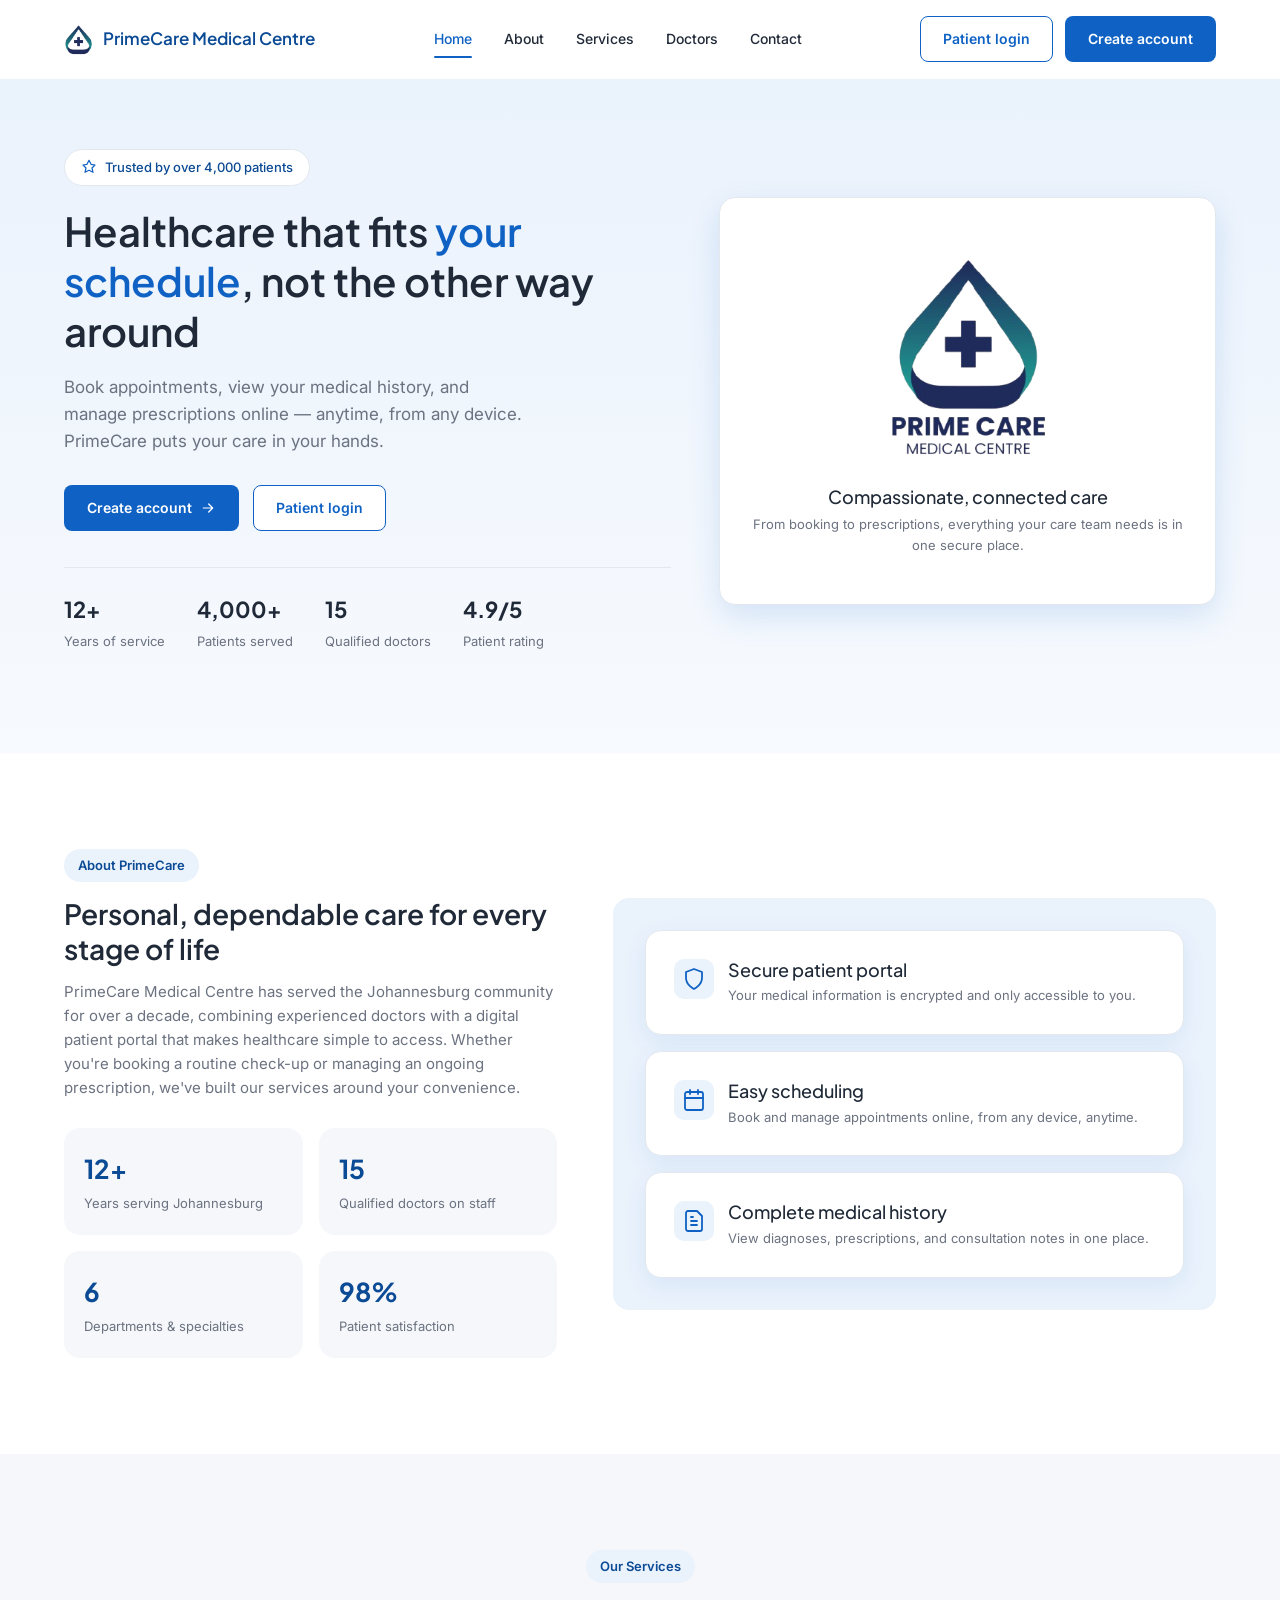
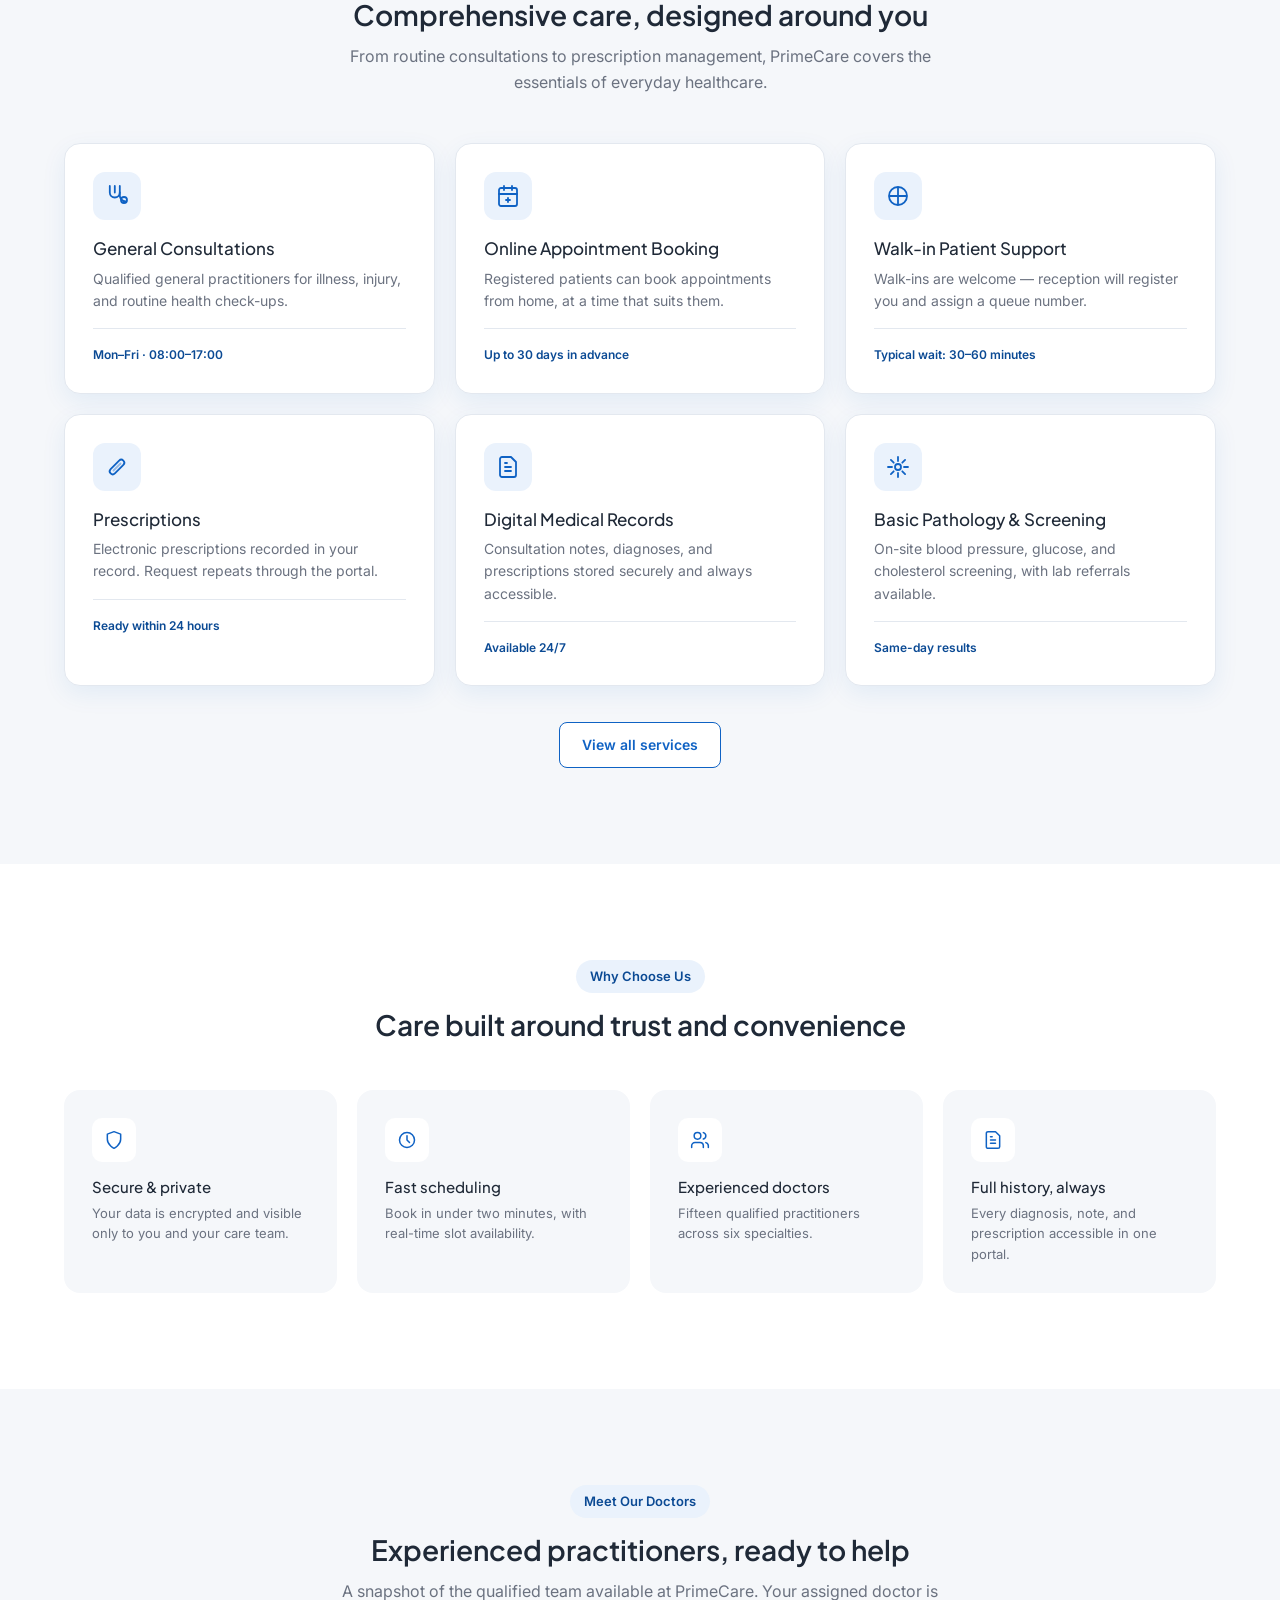
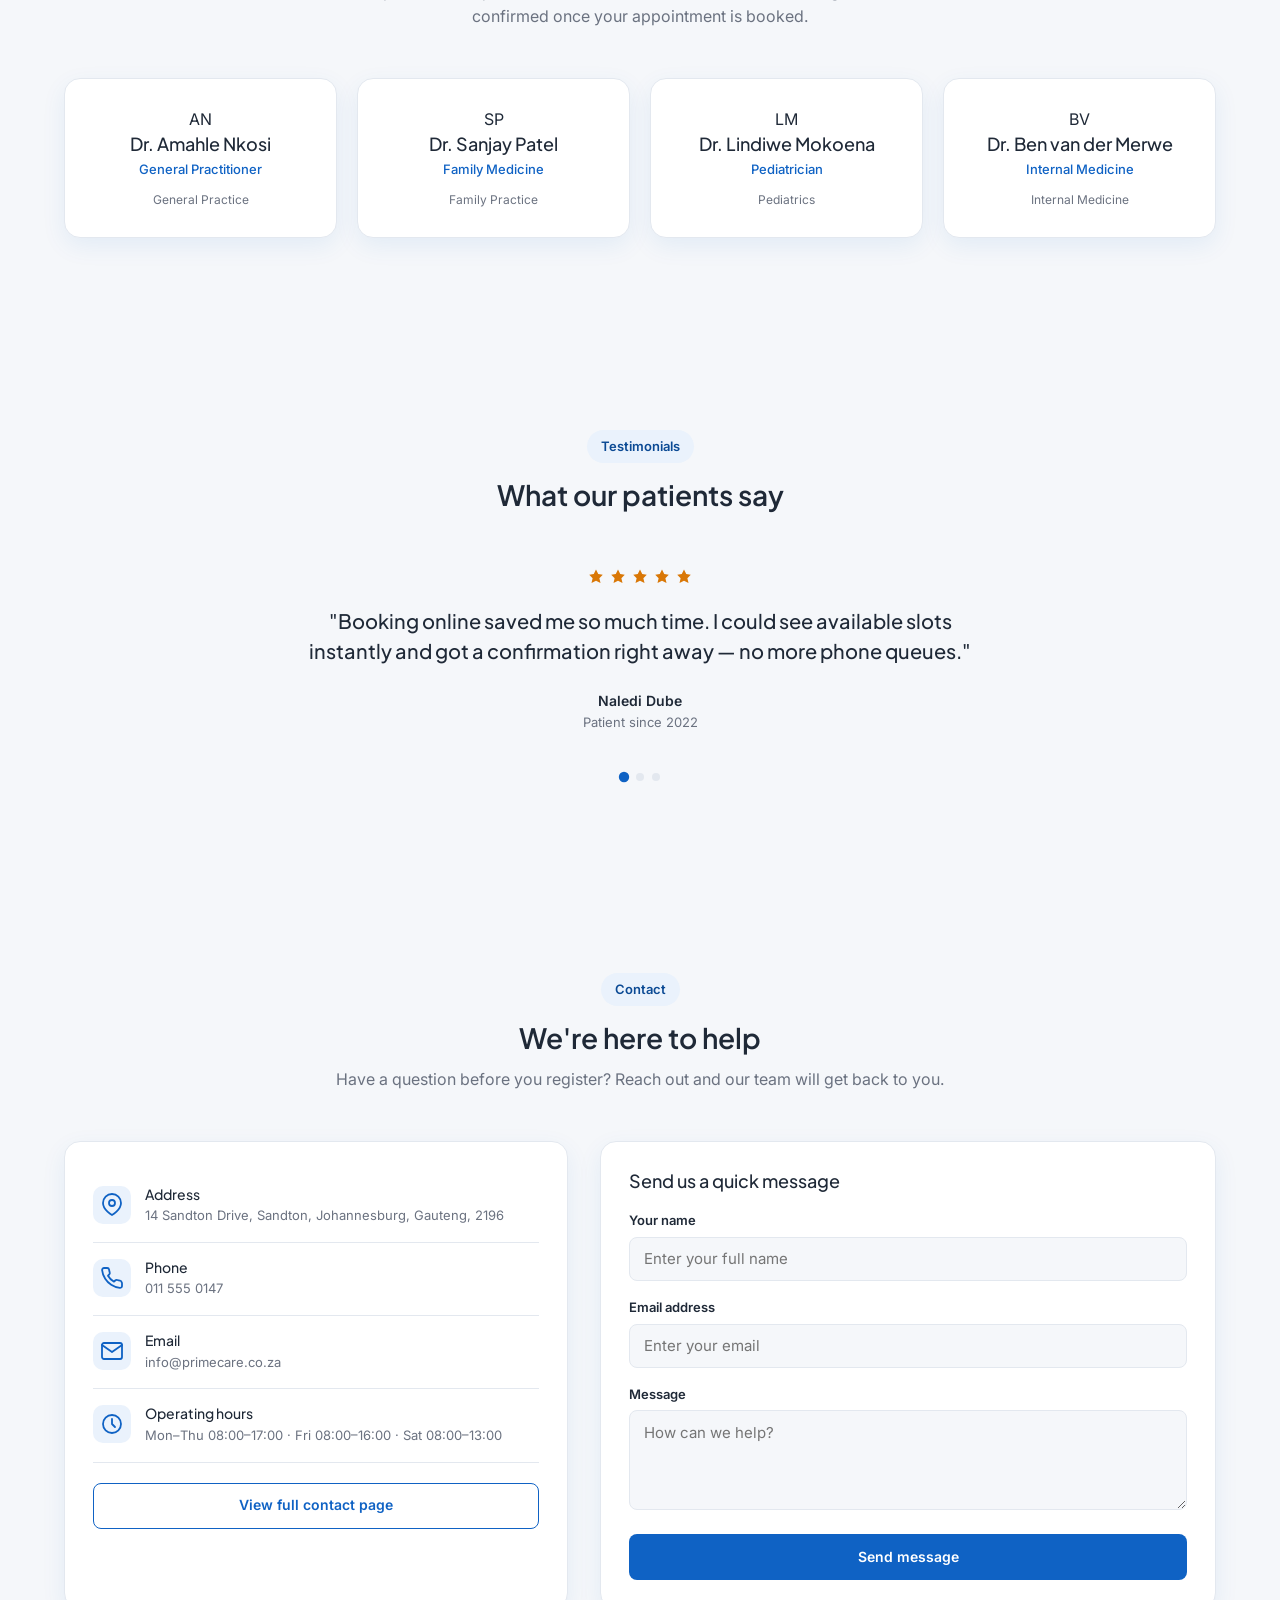
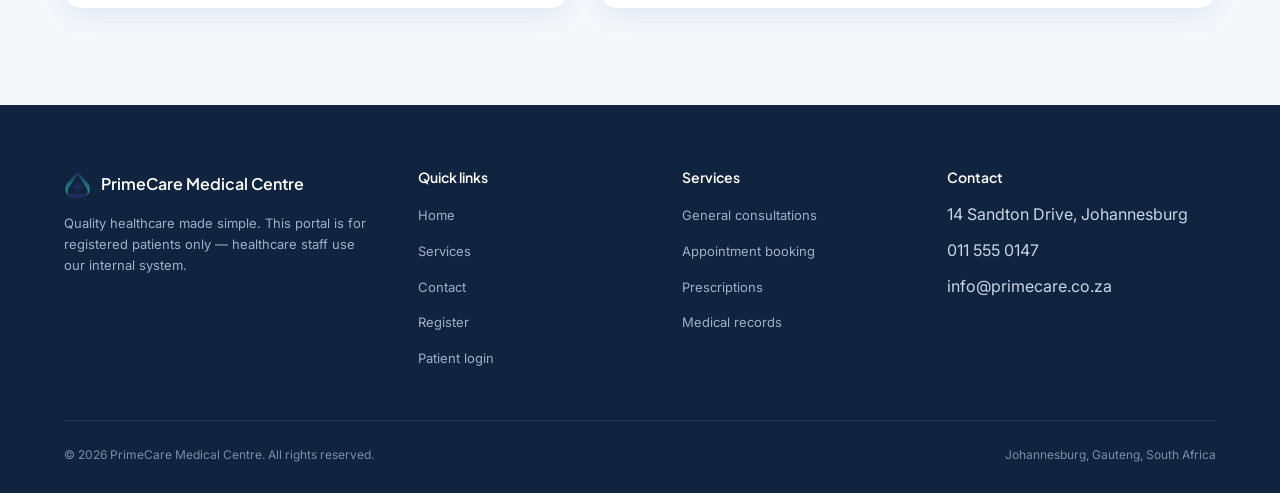
==== index.html @ 2b39d5c5 "Initial commit" ====
<!DOCTYPE html>
<html lang="en">
<head>
<meta charset="UTF-8">
<meta name="viewport" content="width=device-width, initial-scale=1.0">
<title>PrimeCare Medical Centre | Quality Healthcare, Simplified</title>
<meta name="description" content="Book appointments, view medical records, and manage prescriptions online with PrimeCare Medical Centre.">
<link rel="icon" type="image/png" href="assets/images/favicon.png">
<link rel="stylesheet" href="assets/css/style.css">
</head>
<body>

<!-- ============ HEADER ============ -->
<header class="site-header" id="siteHeader">
    <div class="header-inner">
        <a href="index.html" class="logo">
            <img src="assets/images/logo-icon.png" alt="PrimeCare Medical Centre" class="logo-icon-img">
            PrimeCare Medical Centre
        </a>

        <nav class="main-nav" id="mainNav">
            <a href="index.html#hero" class="active">Home</a>
            <a href="index.html#about">About</a>
            <a href="index.html#services">Services</a>
            <a href="index.html#doctors">Doctors</a>
            <a href="index.html#contact">Contact</a>
        </nav>

        <div class="nav-actions">
            <a href="login.html" class="btn btn-secondary">Patient login</a>
            <a href="register.html" class="btn btn-primary">Create account</a>
            <button class="nav-toggle" id="navToggle" aria-label="Toggle menu" aria-expanded="false">
                <svg class="icon" viewBox="0 0 24 24"><path d="M3 6h18M3 12h18M3 18h18"/></svg>
            </button>
        </div>
    </div>
</header>

<!-- ============ HERO ============ -->
<section class="hero" id="hero" style="padding-top:70px;">
    <div class="container">
        <div class="hero-inner">
            <div class="reveal visible">
                <div class="hero-badge">
                    <svg class="icon" viewBox="0 0 24 24"><path d="M12 2l3 6 6 1-4.5 4.5L18 20l-6-3-6 3 1.5-6.5L3 9l6-1z"/></svg>
                    Trusted by over 4,000 patients
                </div>
                <h1>Healthcare that fits <span>your schedule</span>, not the other way around</h1>
                <p class="hero-lead">Book appointments, view your medical history, and manage prescriptions online — anytime, from any device. PrimeCare puts your care in your hands.</p>
                <div class="hero-actions">
                    <a href="register.html" class="btn btn-primary">
                        Create account
                        <svg class="icon" style="width:16px;height:16px;" viewBox="0 0 24 24"><path d="M5 12h14M13 6l6 6-6 6"/></svg>
                    </a>
                    <a href="login.html" class="btn btn-secondary">Patient login</a>
                </div>
                <div class="hero-stats">
                    <div><strong>12+</strong><span>Years of service</span></div>
                    <div><strong>4,000+</strong><span>Patients served</span></div>
                    <div><strong>15</strong><span>Qualified doctors</span></div>
                    <div><strong>4.9/5</strong><span>Patient rating</span></div>
                </div>
            </div>

            <div class="reveal visible">
                <div class="hero-visual" style="text-align:center; padding:48px 24px;">
                    <img src="assets/images/logo-full.png" alt="PrimeCare Medical Centre" style="width:170px; height:auto; margin:0 auto 20px; display:block;">
                    <h3 style="margin-bottom:6px;">Compassionate, connected care</h3>
                    <p style="font-size:13px;">From booking to prescriptions, everything your care team needs is in one secure place.</p>
                </div>
            </div>
        </div>
    </div>
</section>

<!-- ============ ABOUT ============ -->
<section id="about">
    <div class="container">
        <div class="about-inner">
            <div class="reveal">
                <div class="section-tag">About PrimeCare</div>
                <h2>Personal, dependable care for every stage of life</h2>
                <p style="margin-top:14px;">PrimeCare Medical Centre has served the Johannesburg community for over a decade, combining experienced doctors with a digital patient portal that makes healthcare simple to access. Whether you're booking a routine check-up or managing an ongoing prescription, we've built our services around your convenience.</p>

                <div class="about-stats">
                    <div class="stat"><strong>12+</strong><span>Years serving Johannesburg</span></div>
                    <div class="stat"><strong>15</strong><span>Qualified doctors on staff</span></div>
                    <div class="stat"><strong>6</strong><span>Departments &amp; specialties</span></div>
                    <div class="stat"><strong>98%</strong><span>Patient satisfaction</span></div>
                </div>
            </div>

            <div class="reveal">
                <div class="about-visual">
                    <div class="card about-feature">
                        <div class="icon-box">
                            <svg class="icon" viewBox="0 0 24 24"><path d="M12 22s8-4 8-11V5l-8-3-8 3v6c0 7 8 11 8 11z"/></svg>
                        </div>
                        <div>
                            <h3>Secure patient portal</h3>
                            <p>Your medical information is encrypted and only accessible to you.</p>
                        </div>
                    </div>
                    <div class="card about-feature">
                        <div class="icon-box">
                            <svg class="icon" viewBox="0 0 24 24"><rect x="3" y="4" width="18" height="18" rx="2"/><path d="M3 10h18M8 2v4M16 2v4"/></svg>
                        </div>
                        <div>
                            <h3>Easy scheduling</h3>
                            <p>Book and manage appointments online, from any device, anytime.</p>
                        </div>
                    </div>
                    <div class="card about-feature">
                        <div class="icon-box">
                            <svg class="icon" viewBox="0 0 24 24"><path d="M9 12h6M9 16h6M9 8h2"/><path d="M6 2h9l5 5v13a2 2 0 0 1-2 2H6a2 2 0 0 1-2-2V4a2 2 0 0 1 2-2z"/></svg>
                        </div>
                        <div>
                            <h3>Complete medical history</h3>
                            <p>View diagnoses, prescriptions, and consultation notes in one place.</p>
                        </div>
                    </div>
                </div>
            </div>
        </div>
    </div>
</section>

<!-- ============ SERVICES ============ -->
<section id="services" style="background:var(--grey-bg);">
    <div class="container">
        <div class="section-head center">
            <div class="section-tag">Our Services</div>
            <h2>Comprehensive care, designed around you</h2>
            <p>From routine consultations to prescription management, PrimeCare covers the essentials of everyday healthcare.</p>
        </div>

        <div class="services-grid">
            <div class="card service-card reveal">
                <div class="icon-box">
                    <svg class="icon" viewBox="0 0 24 24"><path d="M4.8 2v6.5a5 5 0 0 0 10 0V2M9.8 2v6.5M14.8 2v6.5"/><circle cx="19" cy="16" r="3"/><path d="M14.8 8.5v3a6 6 0 0 0 6 6"/></svg>
                </div>
                <h3>General Consultations</h3>
                <p>Qualified general practitioners for illness, injury, and routine health check-ups.</p>
                <div class="service-meta">Mon–Fri · 08:00–17:00</div>
            </div>

            <div class="card service-card reveal">
                <div class="icon-box">
                    <svg class="icon" viewBox="0 0 24 24"><rect x="3" y="4" width="18" height="18" rx="2"/><path d="M3 10h18M8 2v4M16 2v4M12 14v4M10 16h4"/></svg>
                </div>
                <h3>Online Appointment Booking</h3>
                <p>Registered patients can book appointments from home, at a time that suits them.</p>
                <div class="service-meta">Up to 30 days in advance</div>
            </div>

            <div class="card service-card reveal">
                <div class="icon-box">
                    <svg class="icon" viewBox="0 0 24 24"><path d="M4 12h16M12 4v16"/><circle cx="12" cy="12" r="9"/></svg>
                </div>
                <h3>Walk-in Patient Support</h3>
                <p>Walk-ins are welcome — reception will register you and assign a queue number.</p>
                <div class="service-meta">Typical wait: 30–60 minutes</div>
            </div>

            <div class="card service-card reveal">
                <div class="icon-box">
                    <svg class="icon" viewBox="0 0 24 24"><rect x="3" y="9" width="18" height="6" rx="3" transform="rotate(-45 12 12)"/><path d="M8.5 15.5l7-7" stroke-opacity="0.4"/></svg>
                </div>
                <h3>Prescriptions</h3>
                <p>Electronic prescriptions recorded in your record. Request repeats through the portal.</p>
                <div class="service-meta">Ready within 24 hours</div>
            </div>

            <div class="card service-card reveal">
                <div class="icon-box">
                    <svg class="icon" viewBox="0 0 24 24"><path d="M9 12h6M9 16h6M9 8h2"/><path d="M6 2h9l5 5v13a2 2 0 0 1-2 2H6a2 2 0 0 1-2-2V4a2 2 0 0 1 2-2z"/></svg>
                </div>
                <h3>Digital Medical Records</h3>
                <p>Consultation notes, diagnoses, and prescriptions stored securely and always accessible.</p>
                <div class="service-meta">Available 24/7</div>
            </div>

            <div class="card service-card reveal">
                <div class="icon-box">
                    <svg class="icon" viewBox="0 0 24 24"><path d="M12 2v4M12 18v4M4.9 4.9l2.8 2.8M16.3 16.3l2.8 2.8M2 12h4M18 12h4M4.9 19.1l2.8-2.8M16.3 7.7l2.8-2.8"/><circle cx="12" cy="12" r="3"/></svg>
                </div>
                <h3>Basic Pathology &amp; Screening</h3>
                <p>On-site blood pressure, glucose, and cholesterol screening, with lab referrals available.</p>
                <div class="service-meta">Same-day results</div>
            </div>
        </div>

        <div style="text-align:center; margin-top:36px;">
            <a href="services.html" class="btn btn-secondary">View all services</a>
        </div>
    </div>
</section>

<!-- ============ WHY CHOOSE US ============ -->
<section id="why">
    <div class="container">
        <div class="section-head center">
            <div class="section-tag">Why Choose Us</div>
            <h2>Care built around trust and convenience</h2>
        </div>

        <div class="why-grid">
            <div class="card why-card reveal">
                <div class="icon-box">
                    <svg class="icon" viewBox="0 0 24 24" style="width:20px;height:20px;"><path d="M12 22s8-4 8-11V5l-8-3-8 3v6c0 7 8 11 8 11z"/></svg>
                </div>
                <h3>Secure &amp; private</h3>
                <p>Your data is encrypted and visible only to you and your care team.</p>
            </div>
            <div class="card why-card reveal">
                <div class="icon-box">
                    <svg class="icon" viewBox="0 0 24 24" style="width:20px;height:20px;"><circle cx="12" cy="12" r="9"/><path d="M12 7v5l3 3"/></svg>
                </div>
                <h3>Fast scheduling</h3>
                <p>Book in under two minutes, with real-time slot availability.</p>
            </div>
            <div class="card why-card reveal">
                <div class="icon-box">
                    <svg class="icon" viewBox="0 0 24 24" style="width:20px;height:20px;"><path d="M16 21v-2a4 4 0 0 0-4-4H6a4 4 0 0 0-4 4v2"/><circle cx="9" cy="7" r="4"/><path d="M22 21v-2a4 4 0 0 0-3-3.87"/><path d="M16 3.13a4 4 0 0 1 0 7.75"/></svg>
                </div>
                <h3>Experienced doctors</h3>
                <p>Fifteen qualified practitioners across six specialties.</p>
            </div>
            <div class="card why-card reveal">
                <div class="icon-box">
                    <svg class="icon" viewBox="0 0 24 24" style="width:20px;height:20px;"><path d="M9 12h6M9 16h6M9 8h2"/><path d="M6 2h9l5 5v13a2 2 0 0 1-2 2H6a2 2 0 0 1-2-2V4a2 2 0 0 1 2-2z"/></svg>
                </div>
                <h3>Full history, always</h3>
                <p>Every diagnosis, note, and prescription accessible in one portal.</p>
            </div>
        </div>
    </div>
</section>

<!-- ============ MEET OUR DOCTORS ============ -->
<section id="doctors" style="background:var(--grey-bg);">
    <div class="container">
        <div class="section-head center">
            <div class="section-tag">Meet Our Doctors</div>
            <h2>Experienced practitioners, ready to help</h2>
            <p>A snapshot of the qualified team available at PrimeCare. Your assigned doctor is confirmed once your appointment is booked.</p>
        </div>

        <div class="doctors-grid">
            <div class="card doctor-card reveal">
                <div class="doctor-avatar">AN</div>
                <h3>Dr. Amahle Nkosi</h3>
                <div class="doctor-specialty">General Practitioner</div>
                <div class="doctor-dept">General Practice</div>
            </div>
            <div class="card doctor-card reveal">
                <div class="doctor-avatar">SP</div>
                <h3>Dr. Sanjay Patel</h3>
                <div class="doctor-specialty">Family Medicine</div>
                <div class="doctor-dept">Family Practice</div>
            </div>
            <div class="card doctor-card reveal">
                <div class="doctor-avatar">LM</div>
                <h3>Dr. Lindiwe Mokoena</h3>
                <div class="doctor-specialty">Pediatrician</div>
                <div class="doctor-dept">Pediatrics</div>
            </div>
            <div class="card doctor-card reveal">
                <div class="doctor-avatar">BV</div>
                <h3>Dr. Ben van der Merwe</h3>
                <div class="doctor-specialty">Internal Medicine</div>
                <div class="doctor-dept">Internal Medicine</div>
            </div>
        </div>
    </div>
</section>

<!-- ============ TESTIMONIALS ============ -->
<section class="testimonials-section" id="testimonials">
    <div class="container">
        <div class="section-head center">
            <div class="section-tag">Testimonials</div>
            <h2>What our patients say</h2>
        </div>

        <div class="testimonial-track">
            <div class="testimonial-slide active">
                <div class="testimonial-stars">
                    <svg class="icon" viewBox="0 0 24 24"><path d="M12 2l3 6 6 1-4.5 4.5L18 20l-6-3-6 3 1.5-6.5L3 9l6-1z"/></svg>
                    <svg class="icon" viewBox="0 0 24 24"><path d="M12 2l3 6 6 1-4.5 4.5L18 20l-6-3-6 3 1.5-6.5L3 9l6-1z"/></svg>
                    <svg class="icon" viewBox="0 0 24 24"><path d="M12 2l3 6 6 1-4.5 4.5L18 20l-6-3-6 3 1.5-6.5L3 9l6-1z"/></svg>
                    <svg class="icon" viewBox="0 0 24 24"><path d="M12 2l3 6 6 1-4.5 4.5L18 20l-6-3-6 3 1.5-6.5L3 9l6-1z"/></svg>
                    <svg class="icon" viewBox="0 0 24 24"><path d="M12 2l3 6 6 1-4.5 4.5L18 20l-6-3-6 3 1.5-6.5L3 9l6-1z"/></svg>
                </div>
                <p class="testimonial-quote">"Booking online saved me so much time. I could see available slots instantly and got a confirmation right away — no more phone queues."</p>
                <div class="testimonial-author">Naledi Dube</div>
                <div class="testimonial-role">Patient since 2022</div>
            </div>

            <div class="testimonial-slide">
                <div class="testimonial-stars">
                    <svg class="icon" viewBox="0 0 24 24"><path d="M12 2l3 6 6 1-4.5 4.5L18 20l-6-3-6 3 1.5-6.5L3 9l6-1z"/></svg>
                    <svg class="icon" viewBox="0 0 24 24"><path d="M12 2l3 6 6 1-4.5 4.5L18 20l-6-3-6 3 1.5-6.5L3 9l6-1z"/></svg>
                    <svg class="icon" viewBox="0 0 24 24"><path d="M12 2l3 6 6 1-4.5 4.5L18 20l-6-3-6 3 1.5-6.5L3 9l6-1z"/></svg>
                    <svg class="icon" viewBox="0 0 24 24"><path d="M12 2l3 6 6 1-4.5 4.5L18 20l-6-3-6 3 1.5-6.5L3 9l6-1z"/></svg>
                    <svg class="icon" viewBox="0 0 24 24"><path d="M12 2l3 6 6 1-4.5 4.5L18 20l-6-3-6 3 1.5-6.5L3 9l6-1z"/></svg>
                </div>
                <p class="testimonial-quote">"Being able to request a repeat prescription without an extra visit has been a huge help for managing my blood pressure medication."</p>
                <div class="testimonial-author">Johan Kruger</div>
                <div class="testimonial-role">Patient since 2019</div>
            </div>

            <div class="testimonial-slide">
                <div class="testimonial-stars">
                    <svg class="icon" viewBox="0 0 24 24"><path d="M12 2l3 6 6 1-4.5 4.5L18 20l-6-3-6 3 1.5-6.5L3 9l6-1z"/></svg>
                    <svg class="icon" viewBox="0 0 24 24"><path d="M12 2l3 6 6 1-4.5 4.5L18 20l-6-3-6 3 1.5-6.5L3 9l6-1z"/></svg>
                    <svg class="icon" viewBox="0 0 24 24"><path d="M12 2l3 6 6 1-4.5 4.5L18 20l-6-3-6 3 1.5-6.5L3 9l6-1z"/></svg>
                    <svg class="icon" viewBox="0 0 24 24"><path d="M12 2l3 6 6 1-4.5 4.5L18 20l-6-3-6 3 1.5-6.5L3 9l6-1z"/></svg>
                    <svg class="icon" viewBox="0 0 24 24"><path d="M12 2l3 6 6 1-4.5 4.5L18 20l-6-3-6 3 1.5-6.5L3 9l6-1z"/></svg>
                </div>
                <p class="testimonial-quote">"Dr. Nkosi and the team are always thorough and take the time to explain things clearly. Having my full history online gives me peace of mind."</p>
                <div class="testimonial-author">Precious Zulu</div>
                <div class="testimonial-role">Patient since 2021</div>
            </div>

            <div class="testimonial-dots">
                <button class="active" aria-label="Show testimonial 1"></button>
                <button aria-label="Show testimonial 2"></button>
                <button aria-label="Show testimonial 3"></button>
            </div>
        </div>
    </div>
</section>

<!-- ============ CONTACT ============ -->
<section id="contact" style="background:var(--grey-bg);">
    <div class="container">
        <div class="section-head center">
            <div class="section-tag">Contact</div>
            <h2>We're here to help</h2>
            <p>Have a question before you register? Reach out and our team will get back to you.</p>
        </div>

        <div class="contact-inner">
            <div class="card contact-info-card reveal">
                <div class="contact-row">
                    <div class="icon-box">
                        <svg class="icon" viewBox="0 0 24 24"><path d="M21 10c0 7-9 12-9 12s-9-5-9-12a9 9 0 0 1 18 0z"/><circle cx="12" cy="10" r="3"/></svg>
                    </div>
                    <div>
                        <h3>Address</h3>
                        <p>14 Sandton Drive, Sandton, Johannesburg, Gauteng, 2196</p>
                    </div>
                </div>
                <div class="contact-row">
                    <div class="icon-box">
                        <svg class="icon" viewBox="0 0 24 24"><path d="M22 16.9v3a2 2 0 0 1-2.2 2 19.8 19.8 0 0 1-8.6-3.1 19.5 19.5 0 0 1-6-6 19.8 19.8 0 0 1-3.1-8.7A2 2 0 0 1 4.1 2h3a2 2 0 0 1 2 1.7c.1.9.3 1.8.6 2.7a2 2 0 0 1-.5 2.1L8 9.7a16 16 0 0 0 6 6l1.2-1.2a2 2 0 0 1 2.1-.5c.9.3 1.8.5 2.7.6a2 2 0 0 1 1.7 2z"/></svg>
                    </div>
                    <div>
                        <h3>Phone</h3>
                        <p>011 555 0147</p>
                    </div>
                </div>
                <div class="contact-row">
                    <div class="icon-box">
                        <svg class="icon" viewBox="0 0 24 24"><rect x="2" y="4" width="20" height="16" rx="2"/><path d="M22 6l-10 7L2 6"/></svg>
                    </div>
                    <div>
                        <h3>Email</h3>
                        <p>info@primecare.co.za</p>
                    </div>
                </div>
                <div class="contact-row">
                    <div class="icon-box">
                        <svg class="icon" viewBox="0 0 24 24"><circle cx="12" cy="12" r="9"/><path d="M12 7v5l3 3"/></svg>
                    </div>
                    <div>
                        <h3>Operating hours</h3>
                        <p>Mon–Thu 08:00–17:00 · Fri 08:00–16:00 · Sat 08:00–13:00</p>
                    </div>
                </div>
                <a href="contact.html" class="btn btn-secondary btn-block" style="margin-top:20px;">View full contact page</a>
            </div>

            <div class="card reveal">
                <h3 style="font-size:18px;margin-bottom:18px;">Send us a quick message</h3>
                <form id="quickContactForm">
                    <div class="form-group">
                        <label for="qcName">Your name</label>
                        <input type="text" id="qcName" placeholder="Enter your full name">
                    </div>
                    <div class="form-group">
                        <label for="qcEmail">Email address</label>
                        <input type="email" id="qcEmail" placeholder="Enter your email">
                    </div>
                    <div class="form-group">
                        <label for="qcMessage">Message</label>
                        <textarea id="qcMessage" placeholder="How can we help?"></textarea>
                    </div>
                    <button type="submit" class="btn btn-primary btn-block">Send message</button>
                    <p class="form-msg" id="quickContactMsg"></p>
                </form>
            </div>
        </div>
    </div>
</section>

<!-- ============ FOOTER ============ -->
<footer class="site-footer">
    <div class="container">
        <div class="footer-grid">
            <div>
                <div class="footer-brand">
                    <img src="assets/images/logo-icon.png" alt="PrimeCare Medical Centre" class="footer-logo-img">
                    PrimeCare Medical Centre
                </div>
                <p>Quality healthcare made simple. This portal is for registered patients only — healthcare staff use our internal system.</p>
            </div>

            <div>
                <h4>Quick links</h4>
                <ul>
                    <li><a href="index.html">Home</a></li>
                    <li><a href="services.html">Services</a></li>
                    <li><a href="contact.html">Contact</a></li>
                    <li><a href="register.html">Register</a></li>
                    <li><a href="login.html">Patient login</a></li>
                </ul>
            </div>

            <div>
                <h4>Services</h4>
                <ul>
                    <li><a href="services.html">General consultations</a></li>
                    <li><a href="services.html">Appointment booking</a></li>
                    <li><a href="services.html">Prescriptions</a></li>
                    <li><a href="services.html">Medical records</a></li>
                </ul>
            </div>

            <div>
                <h4>Contact</h4>
                <ul>
                    <li>14 Sandton Drive, Johannesburg</li>
                    <li>011 555 0147</li>
                    <li>info@primecare.co.za</li>
                </ul>
            </div>
        </div>

        <div class="footer-bottom">
            <span>&copy; 2026 PrimeCare Medical Centre. All rights reserved.</span>
            <span>Johannesburg, Gauteng, South Africa</span>
        </div>
    </div>
</footer>

<script src="assets/js/app.js"></script>
<script src="assets/js/home.js"></script>
</body>
</html>
---- assets/css/style.css ----
/* ============================================================
   PrimeCare Medical Centre — Shared Design System
   This file is the single source of truth for colors, type,
   spacing, and components. Every page on the site loads this.
   ============================================================ */

@import url('https://fonts.googleapis.com/css2?family=Plus+Jakarta+Sans:wght@500;600&family=Inter:wght@400;500;600&display=swap');

/* ---------- Design Tokens ---------- */
:root {
    /* Color */
    --blue: #0F62C4;
    --blue-dark: #0B4A94;
    --blue-tint: #EAF2FC;
    --white: #FFFFFF;
    --grey-bg: #F5F7FA;
    --border: #E3E8EF;
    --text-dark: #1F2937;
    --text-grey: #6B7280;

    --green: #16A34A;
    --green-bg: #ECFDF3;
    --green-text: #166534;

    --amber: #D97706;
    --amber-bg: #FFFBEB;
    --amber-text: #8A5A0B;

    --red: #DC2626;
    --red-bg: #FEF2F2;
    --red-text: #991B1B;

    /* Typography */
    --font-heading: 'Plus Jakarta Sans', sans-serif;
    --font-body: 'Inter', sans-serif;

    /* Layout */
    --radius-card: 16px;
    --radius-control: 8px;
    --shadow-card: 0 8px 24px rgba(15, 98, 196, 0.08);
    --shadow-card-hover: 0 12px 32px rgba(15, 98, 196, 0.14);
    --max-width: 1200px;
}

/* ---------- Reset ---------- */
* { margin: 0; padding: 0; box-sizing: border-box; }

html { scroll-behavior: smooth; }

body {
    font-family: var(--font-body);
    color: var(--text-dark);
    background: var(--white);
    line-height: 1.6;
    -webkit-font-smoothing: antialiased;
}

h1, h2, h3, h4 {
    font-family: var(--font-heading);
    font-weight: 600;
    color: var(--text-dark);
    line-height: 1.25;
}

h1 { font-size: 40px; }
h2 { font-size: 28px; }
h3 { font-size: 18px; font-weight: 500; }

p { color: var(--text-grey); font-size: 15px; }

a { color: inherit; text-decoration: none; }

img { max-width: 100%; display: block; }

button, input, textarea, select { font-family: var(--font-body); font-size: 15px; }

ul { list-style: none; }

.container {
    max-width: var(--max-width);
    margin: 0 auto;
    padding: 0 24px;
}

section { padding: 96px 0; }

.section-tag {
    display: inline-block;
    background: var(--blue-tint);
    color: var(--blue-dark);
    font-size: 13px;
    font-weight: 600;
    padding: 6px 14px;
    border-radius: 20px;
    margin-bottom: 14px;
}

.section-head {
    max-width: 620px;
    margin-bottom: 48px;
}

.section-head.center { margin-left: auto; margin-right: auto; text-align: center; }

.section-head p { margin-top: 12px; font-size: 16px; }

/* ---------- Icons ---------- */
.icon {
    width: 24px;
    height: 24px;
    stroke: currentColor;
    stroke-width: 1.8;
    fill: none;
    stroke-linecap: round;
    stroke-linejoin: round;
}

/* ---------- Buttons ---------- */
.btn {
    display: inline-flex;
    align-items: center;
    justify-content: center;
    gap: 8px;
    height: 46px;
    padding: 0 22px;
    border-radius: var(--radius-control);
    font-size: 14px;
    font-weight: 600;
    font-family: var(--font-body);
    cursor: pointer;
    border: 1px solid transparent;
    transition: all 0.2s ease;
    white-space: nowrap;
}

.btn-primary { background: var(--blue); color: var(--white); }
.btn-primary:hover { background: var(--blue-dark); transform: translateY(-1px); box-shadow: 0 6px 16px rgba(15,98,196,0.25); }

.btn-secondary { background: var(--white); color: var(--blue); border-color: var(--blue); }
.btn-secondary:hover { background: var(--blue-tint); }

.btn-block { width: 100%; }

/* ---------- Status Pills ---------- */
.pill {
    display: inline-flex;
    align-items: center;
    font-size: 11px;
    font-weight: 600;
    padding: 4px 12px;
    border-radius: 20px;
}

.pill-booked    { background: var(--blue-tint); color: var(--blue-dark); }
.pill-checkedin { background: var(--amber-bg);  color: var(--amber-text); }
.pill-completed { background: var(--green-bg);  color: var(--green-text); }
.pill-cancelled { background: var(--red-bg);    color: var(--red-text); }

/* ---------- Cards ---------- */
.card {
    background: var(--white);
    border: 1px solid var(--border);
    border-radius: var(--radius-card);
    box-shadow: var(--shadow-card);
    padding: 28px;
    transition: box-shadow 0.25s ease, transform 0.25s ease;
}

.card:hover { box-shadow: var(--shadow-card-hover); transform: translateY(-3px); }

/* ---------- Header / Navigation ---------- */
.site-header {
    position: sticky;
    top: 0;
    z-index: 100;
    background: rgba(255,255,255,0.92);
    backdrop-filter: blur(8px);
    border-bottom: 1px solid transparent;
    transition: border-color 0.2s ease, box-shadow 0.2s ease;
}

.site-header.scrolled {
    border-bottom-color: var(--border);
    box-shadow: 0 2px 12px rgba(15,98,196,0.06);
}

.header-inner {
    max-width: var(--max-width);
    margin: 0 auto;
    padding: 16px 24px;
    display: flex;
    align-items: center;
    justify-content: space-between;
}

.logo {
    display: flex;
    align-items: center;
    gap: 10px;
    font-family: var(--font-heading);
    font-weight: 600;
    font-size: 17px;
    color: var(--blue-dark);
}

.logo .icon { color: var(--blue); width: 26px; height: 26px; }
.logo-icon-img { height: 32px; width: auto; display: block; }
.footer-logo-img { height: 30px; width: auto; display: block; }

.main-nav {
    display: flex;
    align-items: center;
    gap: 32px;
}

.main-nav a {
    font-size: 14px;
    font-weight: 500;
    color: var(--text-dark);
    position: relative;
    padding: 6px 0;
}

.main-nav a:hover { color: var(--blue); }

.main-nav a.active { color: var(--blue); }
.main-nav a.active::after {
    content: '';
    position: absolute;
    left: 0; right: 0; bottom: -2px;
    height: 2px;
    background: var(--blue);
    border-radius: 2px;
}

.nav-actions { display: flex; align-items: center; gap: 12px; }

.nav-toggle {
    display: none;
    background: none;
    border: none;
    cursor: pointer;
    color: var(--text-dark);
}

@media (max-width: 900px) {
    .main-nav { display: none; }
    .nav-toggle { display: block; }

    .main-nav.open {
        display: flex;
        flex-direction: column;
        position: absolute;
        top: 100%;
        left: 0; right: 0;
        background: var(--white);
        border-bottom: 1px solid var(--border);
        padding: 20px 24px;
        gap: 18px;
        box-shadow: 0 12px 24px rgba(15,98,196,0.08);
    }
}

/* ---------- Hero ---------- */
.hero {
    background: linear-gradient(180deg, var(--blue-tint) 0%, #F7FAFE 100%);
    padding: 90px 0 100px;
    overflow: hidden;
}

.hero-inner {
    display: grid;
    grid-template-columns: 1.1fr 0.9fr;
    gap: 48px;
    align-items: center;
}

.hero-badge {
    display: inline-flex;
    align-items: center;
    gap: 8px;
    background: var(--white);
    border: 1px solid var(--border);
    padding: 7px 16px;
    border-radius: 24px;
    font-size: 13px;
    font-weight: 500;
    color: var(--blue-dark);
    margin-bottom: 20px;
}

.hero-badge .icon { width: 16px; height: 16px; color: var(--blue); }

.hero h1 { margin-bottom: 18px; }
.hero h1 span { color: var(--blue); }

.hero-lead {
    font-size: 17px;
    max-width: 460px;
    margin-bottom: 30px;
}

.hero-actions { display: flex; gap: 14px; flex-wrap: wrap; margin-bottom: 36px; }

.hero-stats {
    display: flex;
    gap: 32px;
    padding-top: 24px;
    border-top: 1px solid var(--border);
}

.hero-stats div strong {
    display: block;
    font-family: var(--font-heading);
    font-size: 22px;
    color: var(--text-dark);
}

.hero-stats div span { font-size: 13px; color: var(--text-grey); }

.hero-visual {
    background: var(--white);
    border-radius: var(--radius-card);
    box-shadow: var(--shadow-card-hover);
    padding: 24px;
    border: 1px solid var(--border);
}

.hero-visual .visual-row {
    display: flex;
    justify-content: space-between;
    align-items: center;
    padding: 12px 0;
    border-bottom: 1px solid var(--border);
}

.hero-visual .visual-row:last-child { border-bottom: none; }

.hero-visual .visual-title { font-size: 13px; font-weight: 600; color: var(--text-dark); }
.hero-visual .visual-sub { font-size: 12px; color: var(--text-grey); }

/* ---------- About ---------- */
.about-inner {
    display: grid;
    grid-template-columns: 0.9fr 1.1fr;
    gap: 56px;
    align-items: center;
}

.about-stats {
    display: grid;
    grid-template-columns: repeat(2, 1fr);
    gap: 16px;
    margin-top: 28px;
}

.about-stats .stat {
    background: var(--grey-bg);
    border-radius: var(--radius-card);
    padding: 20px;
}

.about-stats strong {
    display: block;
    font-family: var(--font-heading);
    font-size: 26px;
    color: var(--blue-dark);
}

.about-stats span { font-size: 13px; color: var(--text-grey); }

.about-visual {
    background: var(--blue-tint);
    border-radius: var(--radius-card);
    padding: 32px;
}

.about-visual .card { margin-bottom: 16px; }
.about-visual .card:last-child { margin-bottom: 0; }

.about-feature { display: flex; gap: 14px; align-items: flex-start; }
.about-feature .icon-box {
    flex-shrink: 0;
    width: 40px; height: 40px;
    background: var(--blue-tint);
    border-radius: 10px;
    display: flex; align-items: center; justify-content: center;
    color: var(--blue);
}
.about-feature h3 { margin-bottom: 4px; }
.about-feature p { font-size: 13px; }

/* ---------- Services ---------- */
.services-grid, .why-grid {
    display: grid;
    grid-template-columns: repeat(3, 1fr);
    gap: 20px;
}

.service-card .icon-box {
    width: 48px; height: 48px;
    background: var(--blue-tint);
    color: var(--blue);
    border-radius: 12px;
    display: flex; align-items: center; justify-content: center;
    margin-bottom: 18px;
}

.service-card h3 { margin-bottom: 8px; font-size: 17px; }
.service-card p { font-size: 14px; }

.service-meta {
    margin-top: 16px;
    padding-top: 16px;
    border-top: 1px solid var(--border);
    font-size: 12px;
    color: var(--blue-dark);
    font-weight: 600;
}

/* ---------- Why Choose Us ---------- */
.why-grid { grid-template-columns: repeat(4, 1fr); }

.why-card {
    text-align: left;
    background: var(--grey-bg);
    border: none;
    box-shadow: none;
}

.why-card:hover { box-shadow: none; transform: none; background: var(--blue-tint); }

.why-card .icon-box {
    width: 44px; height: 44px;
    background: var(--white);
    color: var(--blue);
    border-radius: 10px;
    display: flex; align-items: center; justify-content: center;
    margin-bottom: 16px;
}

.why-card h3 { font-size: 15px; margin-bottom: 6px; }
.why-card p { font-size: 13px; }

/* ---------- Doctors ---------- */
.doctors-grid {
    display: grid;
    grid-template-columns: repeat(4, 1fr);
    gap: 20px;
}

.doctor-card { text-align: center; }

.doctor-photo {
    width: 96px;
    height: 96px;
    border-radius: 50%;
    object-fit: cover;
    margin: 0 auto 16px;
    display: block;
    border: 3px solid var(--white);
    box-shadow: var(--shadow-card);
}

.doctor-card h3 { margin-bottom: 4px; }
.doctor-specialty { font-size: 13px; color: var(--blue); font-weight: 500; margin-bottom: 10px; }
.doctor-dept { font-size: 12px; color: var(--text-grey); }

/* ---------- Testimonials ---------- */
.testimonials-section { background: var(--grey-bg); }

.testimonial-track {
    position: relative;
    max-width: 720px;
    margin: 0 auto;
}

.testimonial-slide {
    display: none;
    text-align: center;
    padding: 8px;
}

.testimonial-slide.active { display: block; }

.testimonial-stars { color: var(--amber); margin-bottom: 20px; display: flex; justify-content: center; gap: 4px; }
.testimonial-stars .icon { width: 18px; height: 18px; fill: var(--amber); stroke: none; }

.testimonial-quote {
    font-family: var(--font-heading);
    font-size: 20px;
    font-weight: 500;
    color: var(--text-dark);
    line-height: 1.5;
    margin-bottom: 24px;
}

.testimonial-author { font-size: 14px; font-weight: 600; }
.testimonial-role { font-size: 13px; color: var(--text-grey); }

.testimonial-dots {
    display: flex;
    justify-content: center;
    gap: 8px;
    margin-top: 32px;
}

.testimonial-dots button {
    width: 8px; height: 8px;
    border-radius: 50%;
    border: none;
    background: var(--border);
    cursor: pointer;
    padding: 0;
    transition: background 0.2s ease, transform 0.2s ease;
}

.testimonial-dots button.active { background: var(--blue); transform: scale(1.3); }

/* ---------- Contact ---------- */
.contact-inner {
    display: grid;
    grid-template-columns: 0.9fr 1.1fr;
    gap: 32px;
}

.contact-info-card .contact-row {
    display: flex;
    gap: 14px;
    align-items: flex-start;
    padding: 16px 0;
    border-bottom: 1px solid var(--border);
}

.contact-info-card .contact-row:last-child { border-bottom: none; }

.contact-info-card .icon-box {
    width: 38px; height: 38px;
    background: var(--blue-tint);
    color: var(--blue);
    border-radius: 10px;
    display: flex; align-items: center; justify-content: center;
    flex-shrink: 0;
}

.contact-info-card h3 { font-size: 14px; margin-bottom: 2px; }
.contact-info-card p { font-size: 13px; margin: 0; }

.form-group { margin-bottom: 16px; }

.form-group label {
    display: block;
    font-size: 13px;
    font-weight: 600;
    margin-bottom: 6px;
    color: var(--text-dark);
}

.form-group input, .form-group textarea {
    width: 100%;
    height: 44px;
    padding: 0 14px;
    border-radius: var(--radius-control);
    border: 1px solid var(--border);
    background: var(--grey-bg);
    transition: border-color 0.2s ease, box-shadow 0.2s ease, background 0.2s ease;
}

.form-group textarea { height: 100px; padding: 12px 14px; resize: vertical; }

.form-group input:focus, .form-group textarea:focus {
    outline: none;
    border-color: var(--blue);
    background: var(--white);
    box-shadow: 0 0 0 3px rgba(15,98,196,0.12);
}

.form-msg {
    margin-top: 14px;
    padding: 12px 16px;
    border-radius: var(--radius-control);
    font-size: 13px;
    font-weight: 500;
    display: none;
}

.form-msg.success { display: block; background: var(--green-bg); color: var(--green-text); }
.form-msg.error   { display: block; background: var(--red-bg); color: var(--red-text); }

/* ---------- Footer ---------- */
.site-footer {
    background: #10233F;
    color: #C9D6E8;
    padding: 64px 0 28px;
}

.footer-grid {
    display: grid;
    grid-template-columns: 1.4fr 1fr 1fr 1.2fr;
    gap: 40px;
    padding-bottom: 40px;
    border-bottom: 1px solid rgba(255,255,255,0.1);
}

.footer-brand {
    display: flex;
    align-items: center;
    gap: 10px;
    font-family: var(--font-heading);
    font-weight: 600;
    font-size: 16px;
    color: var(--white);
    margin-bottom: 14px;
}

.footer-brand .icon { color: #85B7EB; }

.footer-grid p { color: #9FB1C9; font-size: 13px; }

.footer-grid h4 {
    font-family: var(--font-heading);
    font-size: 14px;
    color: var(--white);
    margin-bottom: 16px;
    font-weight: 600;
}

.footer-grid ul li { margin-bottom: 10px; }
.footer-grid ul li a { font-size: 13px; color: #9FB1C9; transition: color 0.2s ease; }
.footer-grid ul li a:hover { color: var(--white); }

.footer-bottom {
    display: flex;
    justify-content: space-between;
    align-items: center;
    padding-top: 24px;
    font-size: 12px;
    color: #7C8DA6;
    flex-wrap: wrap;
    gap: 10px;
}

/* ---------- Auth Pages (Register / Login) ---------- */
.auth-page {
    min-height: calc(100vh - 73px);
    display: flex;
    align-items: center;
    justify-content: center;
    background: linear-gradient(180deg, var(--blue-tint) 0%, var(--grey-bg) 100%);
    padding: 56px 24px;
}

.auth-card {
    width: 100%;
    max-width: 460px;
    background: var(--white);
}

.auth-head { text-align: center; margin-bottom: 28px; }

.auth-head .icon-box {
    width: 52px; height: 52px;
    background: var(--blue-tint);
    color: var(--blue);
    border-radius: 14px;
    display: flex; align-items: center; justify-content: center;
    margin: 0 auto 16px;
}

.auth-logo-img { height: 88px; width: auto; margin: 0 auto 18px; display: block; }
.auth-head h1 { font-size: 22px; margin-bottom: 6px; }
.auth-head p { font-size: 14px; }

.form-row-2 {
    display: grid;
    grid-template-columns: 1fr 1fr;
    gap: 14px;
}

@media (max-width: 480px) {
    .form-row-2 { grid-template-columns: 1fr; }
}

/* Field validation states */
.form-group input.invalid,
.form-group input.invalid:focus,
.form-group select.invalid,
.form-group select.invalid:focus,
.form-group textarea.invalid,
.form-group textarea.invalid:focus {
    border-color: var(--red);
    background: var(--red-bg);
    box-shadow: 0 0 0 3px rgba(220,38,38,0.10);
}

.form-group input.valid {
    border-color: var(--green);
}

.field-error {
    display: none;
    font-size: 12px;
    color: var(--red);
    margin-top: 6px;
}

.field-error.show { display: block; }

.field-hint {
    font-size: 12px;
    color: var(--text-grey);
    margin-top: 6px;
}

/* Password strength meter */
.pw-strength {
    display: flex;
    gap: 4px;
    margin-top: 8px;
}

.pw-strength .bar {
    height: 4px;
    flex: 1;
    background: var(--border);
    border-radius: 2px;
    transition: background 0.2s ease;
}

.pw-strength.weak .bar:nth-child(1) { background: var(--red); }
.pw-strength.medium .bar:nth-child(1),
.pw-strength.medium .bar:nth-child(2) { background: var(--amber); }
.pw-strength.strong .bar { background: var(--green); }

.pw-strength-label {
    font-size: 12px;
    margin-top: 6px;
    color: var(--text-grey);
}

.password-input-wrap { position: relative; }

.password-toggle {
    position: absolute;
    right: 14px;
    top: 50%;
    transform: translateY(-50%);
    background: none;
    border: none;
    cursor: pointer;
    color: var(--text-grey);
    padding: 4px;
}

.password-toggle:hover { color: var(--blue); }

.auth-switch {
    text-align: center;
    font-size: 14px;
    margin-top: 22px;
    color: var(--text-grey);
}

.auth-switch a { color: var(--blue); font-weight: 600; }

.form-row-between {
    display: flex;
    align-items: center;
    justify-content: space-between;
    margin-bottom: 20px;
}

.checkbox-label {
    display: flex;
    align-items: center;
    gap: 8px;
    font-size: 13px;
    color: var(--text-dark);
    cursor: pointer;
    user-select: none;
}

.checkbox-label input[type="checkbox"] {
    width: 16px;
    height: 16px;
    accent-color: var(--blue);
    cursor: pointer;
}

.form-row-between a {
    font-size: 13px;
    color: var(--blue);
    font-weight: 600;
}

.auth-note {
    display: flex;
    gap: 10px;
    background: var(--blue-tint);
    border-radius: var(--radius-control);
    padding: 12px 14px;
    font-size: 12px;
    color: var(--blue-dark);
    margin-top: 20px;
}

.auth-note .icon { width: 16px; height: 16px; flex-shrink: 0; margin-top: 1px; }

.form-banner {
    display: none;
    padding: 12px 16px;
    border-radius: var(--radius-control);
    font-size: 13px;
    font-weight: 500;
    margin-bottom: 20px;
}

.form-banner.show.error   { display: block; background: var(--red-bg); color: var(--red-text); }
.form-banner.show.success { display: block; background: var(--green-bg); color: var(--green-text); }

.btn.loading { opacity: 0.7; pointer-events: none; }

/* ---------- Dashboard Top Bar ---------- */
.dash-topbar {
    position: sticky;
    top: 0;
    z-index: 100;
    background: rgba(255,255,255,0.92);
    backdrop-filter: blur(8px);
    border-bottom: 1px solid var(--border);
}

.dash-topbar-inner {
    max-width: var(--max-width);
    margin: 0 auto;
    padding: 14px 24px;
    display: flex;
    align-items: center;
    justify-content: space-between;
}

.user-chip { display: flex; align-items: center; gap: 12px; }

.avatar-circle {
    width: 38px; height: 38px;
    border-radius: 50%;
    background: var(--blue-tint);
    color: var(--blue-dark);
    display: flex; align-items: center; justify-content: center;
    font-family: var(--font-heading);
    font-weight: 600;
    font-size: 14px;
    flex-shrink: 0;
}

.user-chip .user-name { font-size: 14px; font-weight: 600; color: var(--text-dark); }
.user-chip .user-email { font-size: 12px; color: var(--text-grey); }

.btn-ghost {
    background: none;
    border: 1px solid var(--border);
    color: var(--text-grey);
}

.btn-ghost:hover { background: var(--grey-bg); color: var(--text-dark); }

.dash-subnav { border-top: 1px solid var(--border); background: var(--white); }

.dash-subnav-inner {
    max-width: var(--max-width);
    margin: 0 auto;
    padding: 0 24px;
    display: flex;
    gap: 4px;
    overflow-x: auto;
}

.dash-subnav a {
    font-size: 13px;
    font-weight: 500;
    color: var(--text-grey);
    padding: 12px 14px;
    white-space: nowrap;
    border-bottom: 2px solid transparent;
}

.dash-subnav a:hover { color: var(--blue); }
.dash-subnav a.active { color: var(--blue); border-bottom-color: var(--blue); font-weight: 600; }

/* ---------- Select inputs ---------- */
.form-group select {
    width: 100%;
    height: 44px;
    padding: 0 14px;
    border-radius: var(--radius-control);
    border: 1px solid var(--border);
    background: var(--grey-bg);
    color: var(--text-dark);
    transition: border-color 0.2s ease, box-shadow 0.2s ease, background 0.2s ease;
}

.form-group select:focus {
    outline: none;
    border-color: var(--blue);
    background: var(--white);
    box-shadow: 0 0 0 3px rgba(15,98,196,0.12);
}

/* ---------- Tabs ---------- */
.tabs { display: flex; gap: 6px; margin-bottom: 20px; background: var(--grey-bg); padding: 4px; border-radius: 10px; width: fit-content; }

.tab-btn {
    border: none;
    background: none;
    padding: 8px 18px;
    border-radius: 8px;
    font-size: 13px;
    font-weight: 600;
    color: var(--text-grey);
    cursor: pointer;
}

.tab-btn.active { background: var(--white); color: var(--blue); box-shadow: 0 2px 6px rgba(15,98,196,0.1); }

/* ---------- Time slot grid ---------- */
.slot-grid {
    display: grid;
    grid-template-columns: repeat(4, 1fr);
    gap: 10px;
    margin-top: 8px;
}

.slot-btn {
    height: 42px;
    border-radius: var(--radius-control);
    border: 1px solid var(--border);
    background: var(--white);
    font-size: 13px;
    font-weight: 500;
    color: var(--text-dark);
    cursor: pointer;
    transition: all 0.15s ease;
}

.slot-btn:hover { border-color: var(--blue); color: var(--blue); }
.slot-btn.selected { background: var(--blue); border-color: var(--blue); color: #fff; }
.slot-btn:disabled { background: var(--grey-bg); color: var(--border); cursor: not-allowed; border-color: var(--border); }

/* ---------- List cards (appointments / records / prescriptions) ---------- */
.list-card {
    display: flex;
    align-items: flex-start;
    justify-content: space-between;
    gap: 16px;
    flex-wrap: wrap;
    margin-bottom: 14px;
    padding-bottom: 14px;
    border-bottom: 1px solid var(--border);
}

.list-card:last-child { margin-bottom: 0; padding-bottom: 0; border-bottom: none; }

.list-card-main { flex: 1; min-width: 220px; }
.list-card-main h3 { font-size: 15px; margin-bottom: 4px; }

.record-fields {
    display: grid;
    grid-template-columns: 130px 1fr;
    row-gap: 8px;
    column-gap: 14px;
    margin-top: 12px;
    font-size: 13px;
}

.record-fields dt { color: var(--text-grey); font-weight: 600; }
.record-fields dd { color: var(--text-dark); margin: 0; }

@media (max-width: 520px) {
    .record-fields { grid-template-columns: 1fr; row-gap: 2px; }
    .record-fields dt { margin-top: 8px; }
}
.list-card-main p { font-size: 13px; margin-bottom: 2px; }
.list-card-actions { display: flex; align-items: center; gap: 10px; flex-shrink: 0; }

.btn-sm { height: 36px; padding: 0 14px; font-size: 13px; }

.record-toggle {
    background: none;
    border: none;
    color: var(--blue);
    font-size: 12px;
    font-weight: 600;
    cursor: pointer;
    margin-top: 6px;
    padding: 0;
}

.record-detail {
    display: none;
    margin-top: 10px;
    padding-top: 10px;
    border-top: 1px solid var(--border);
    font-size: 13px;
    color: var(--text-grey);
    width: 100%;
}

.record-detail.open { display: block; }

.field-static {
    padding: 12px 14px;
    background: var(--grey-bg);
    border-radius: var(--radius-control);
    font-size: 14px;
    color: var(--text-grey);
}

/* ---------- Dashboard Layout ---------- */
.dash-main { background: var(--grey-bg); min-height: calc(100vh - 68px); padding: 40px 0 80px; }

.dash-section { margin-bottom: 28px; }

.dash-section-title {
    display: flex;
    align-items: center;
    justify-content: space-between;
    margin-bottom: 16px;
}

.dash-section-title h2 { font-size: 18px; }
.dash-section-title a { font-size: 13px; font-weight: 600; color: var(--blue); }

/* ---------- Welcome Card ---------- */
.welcome-card {
    background: linear-gradient(120deg, #0F62C4 0%, #0B4A94 100%);
    color: #fff;
    display: flex;
    align-items: center;
    justify-content: space-between;
    flex-wrap: wrap;
    gap: 20px;
    border: none;
    box-shadow: 0 12px 28px rgba(11,74,148,0.25);
}

.welcome-card h1 { color: #fff; font-size: 22px; margin-bottom: 6px; }
.welcome-card p { color: rgba(255,255,255,0.8); font-size: 14px; }

.stat-chips { display: flex; gap: 12px; flex-wrap: wrap; }

.stat-chip {
    background: rgba(255,255,255,0.14);
    border-radius: 12px;
    padding: 10px 18px;
    text-align: center;
    min-width: 92px;
}

.stat-chip strong { display: block; font-family: var(--font-heading); font-size: 20px; }
.stat-chip span { font-size: 11px; color: rgba(255,255,255,0.75); }

/* ---------- Upcoming Appointment Card ---------- */
.appt-card { display: flex; align-items: center; gap: 20px; flex-wrap: wrap; }

.appt-date-block {
    flex-shrink: 0;
    width: 64px; height: 64px;
    background: var(--blue-tint);
    border-radius: 14px;
    display: flex; flex-direction: column; align-items: center; justify-content: center;
    color: var(--blue-dark);
}

.appt-date-block .day { font-family: var(--font-heading); font-size: 20px; font-weight: 600; line-height: 1; }
.appt-date-block .month { font-size: 11px; text-transform: uppercase; letter-spacing: 0.03em; }

.appt-details { flex: 1; min-width: 200px; }
.appt-details h3 { font-size: 16px; margin-bottom: 4px; }
.appt-details p { font-size: 13px; margin-bottom: 2px; }

/* ---------- Quick Actions ---------- */
.quick-actions-grid {
    display: grid;
    grid-template-columns: repeat(5, 1fr);
    gap: 16px;
}

.quick-action-card {
    text-align: center;
    padding: 22px 16px;
}

.quick-action-card .icon-box {
    width: 46px; height: 46px;
    background: var(--blue-tint);
    color: var(--blue);
    border-radius: 12px;
    display: flex; align-items: center; justify-content: center;
    margin: 0 auto 12px;
    transition: background 0.2s ease, color 0.2s ease;
}

.quick-action-card:hover .icon-box { background: var(--blue); color: #fff; }
.quick-action-card span { font-size: 13px; font-weight: 600; color: var(--text-dark); }

/* ---------- Notifications ---------- */
.notification-item {
    display: flex;
    gap: 14px;
    align-items: flex-start;
    padding: 14px 0;
    border-bottom: 1px solid var(--border);
}

.notification-item:last-child { border-bottom: none; }

.notification-item .icon-box {
    width: 36px; height: 36px;
    background: var(--blue-tint);
    color: var(--blue);
    border-radius: 10px;
    display: flex; align-items: center; justify-content: center;
    flex-shrink: 0;
}

.notification-item.unread .icon-box { background: var(--blue); color: #fff; }

.notification-content { flex: 1; }
.notification-content .n-title { font-size: 13px; font-weight: 600; color: var(--text-dark); display: flex; align-items: center; gap: 6px; }
.notification-content .n-message { font-size: 13px; color: var(--text-grey); margin-top: 2px; }
.notification-content .n-time { font-size: 11px; color: var(--text-grey); margin-top: 4px; }

.unread-dot { width: 6px; height: 6px; border-radius: 50%; background: var(--blue); flex-shrink: 0; }

/* ---------- Modal ---------- */
.modal-overlay {
    display: none;
    position: fixed;
    inset: 0;
    background: rgba(15, 30, 55, 0.5);
    z-index: 200;
    align-items: center;
    justify-content: center;
    padding: 24px;
}

.modal-overlay.open { display: flex; }

.modal-panel {
    width: 100%;
    max-width: 440px;
    max-height: 90vh;
    overflow-y: auto;
}

.modal-header {
    display: flex;
    align-items: center;
    justify-content: space-between;
    margin-bottom: 18px;
}

.modal-header h3 { font-size: 17px; }

.modal-close {
    background: none;
    border: none;
    cursor: pointer;
    color: var(--text-grey);
    padding: 4px;
}

.modal-close:hover { color: var(--text-dark); }

.modal-actions {
    display: flex;
    gap: 10px;
    margin-top: 20px;
}

.modal-actions .btn { flex: 1; }

.appt-number {
    font-size: 12px;
    color: var(--text-grey);
    font-weight: 600;
    letter-spacing: 0.02em;
}

/* ---------- Toast Notifications ---------- */
.toast-container {
    position: fixed;
    top: 20px;
    right: 20px;
    z-index: 300;
    display: flex;
    flex-direction: column;
    gap: 10px;
    width: 100%;
    max-width: 360px;
    pointer-events: none;
}

.toast {
    display: flex;
    align-items: flex-start;
    gap: 12px;
    background: var(--white);
    border: 1px solid var(--border);
    border-left: 4px solid var(--blue);
    border-radius: var(--radius-control);
    box-shadow: var(--shadow-card-hover);
    padding: 14px 16px;
    opacity: 0;
    transform: translateX(24px);
    transition: opacity 0.25s ease, transform 0.25s ease;
    pointer-events: auto;
}

.toast.show { opacity: 1; transform: translateX(0); }

.toast-success { border-left-color: var(--green); }
.toast-error   { border-left-color: var(--red); }
.toast-warning { border-left-color: var(--amber); }

.toast-icon { flex-shrink: 0; width: 20px; height: 20px; margin-top: 1px; }
.toast-success .toast-icon { color: var(--green); }
.toast-error   .toast-icon { color: var(--red); }
.toast-warning .toast-icon { color: var(--amber); }

.toast-body { flex: 1; min-width: 0; }
.toast-title { font-size: 13px; font-weight: 600; color: var(--text-dark); }
.toast-message { font-size: 12px; color: var(--text-grey); margin-top: 3px; line-height: 1.4; }

.toast-close {
    background: none;
    border: none;
    cursor: pointer;
    color: var(--text-grey);
    flex-shrink: 0;
    padding: 2px;
}

.toast-close .icon { width: 16px; height: 16px; }
.toast-close:hover { color: var(--text-dark); }

@media (max-width: 480px) {
    .toast-container { left: 16px; right: 16px; top: 16px; max-width: none; }
}

/* ---------- Empty & Loading States ---------- */
.empty-state {
    text-align: center;
    padding: 32px 16px;
}

.empty-state .icon-box {
    width: 48px; height: 48px;
    background: var(--grey-bg);
    color: var(--text-grey);
    border-radius: 50%;
    display: flex; align-items: center; justify-content: center;
    margin: 0 auto 14px;
}

.empty-state p { font-size: 13px; margin-bottom: 16px; }

.skeleton {
    background: linear-gradient(90deg, var(--grey-bg) 25%, #ECEEF2 37%, var(--grey-bg) 63%);
    background-size: 400% 100%;
    animation: skeleton-pulse 1.4s ease infinite;
    border-radius: 8px;
}

@keyframes skeleton-pulse {
    0% { background-position: 100% 50%; }
    100% { background-position: 0 50%; }
}

/* ---------- Scroll Reveal ---------- */
.reveal { opacity: 0; transform: translateY(24px); transition: opacity 0.6s ease, transform 0.6s ease; }
.reveal.visible { opacity: 1; transform: translateY(0); }

/* ============================================================
   Responsive
   ============================================================ */
@media (max-width: 1024px) {
    .hero-inner, .about-inner, .contact-inner { grid-template-columns: 1fr; }
    .services-grid { grid-template-columns: repeat(2, 1fr); }
    .why-grid { grid-template-columns: repeat(2, 1fr); }
    .doctors-grid { grid-template-columns: repeat(2, 1fr); }
    .footer-grid { grid-template-columns: repeat(2, 1fr); }
    h1 { font-size: 32px; }
}

@media (max-width: 640px) {
    section { padding: 64px 0; }
    .services-grid, .why-grid, .doctors-grid { grid-template-columns: 1fr; }
    .footer-grid { grid-template-columns: 1fr; gap: 28px; }
    .hero-stats { flex-wrap: wrap; gap: 20px; }
    .hero-actions .btn { width: 100%; }
    h1 { font-size: 28px; }
    .about-stats { grid-template-columns: 1fr; }
}
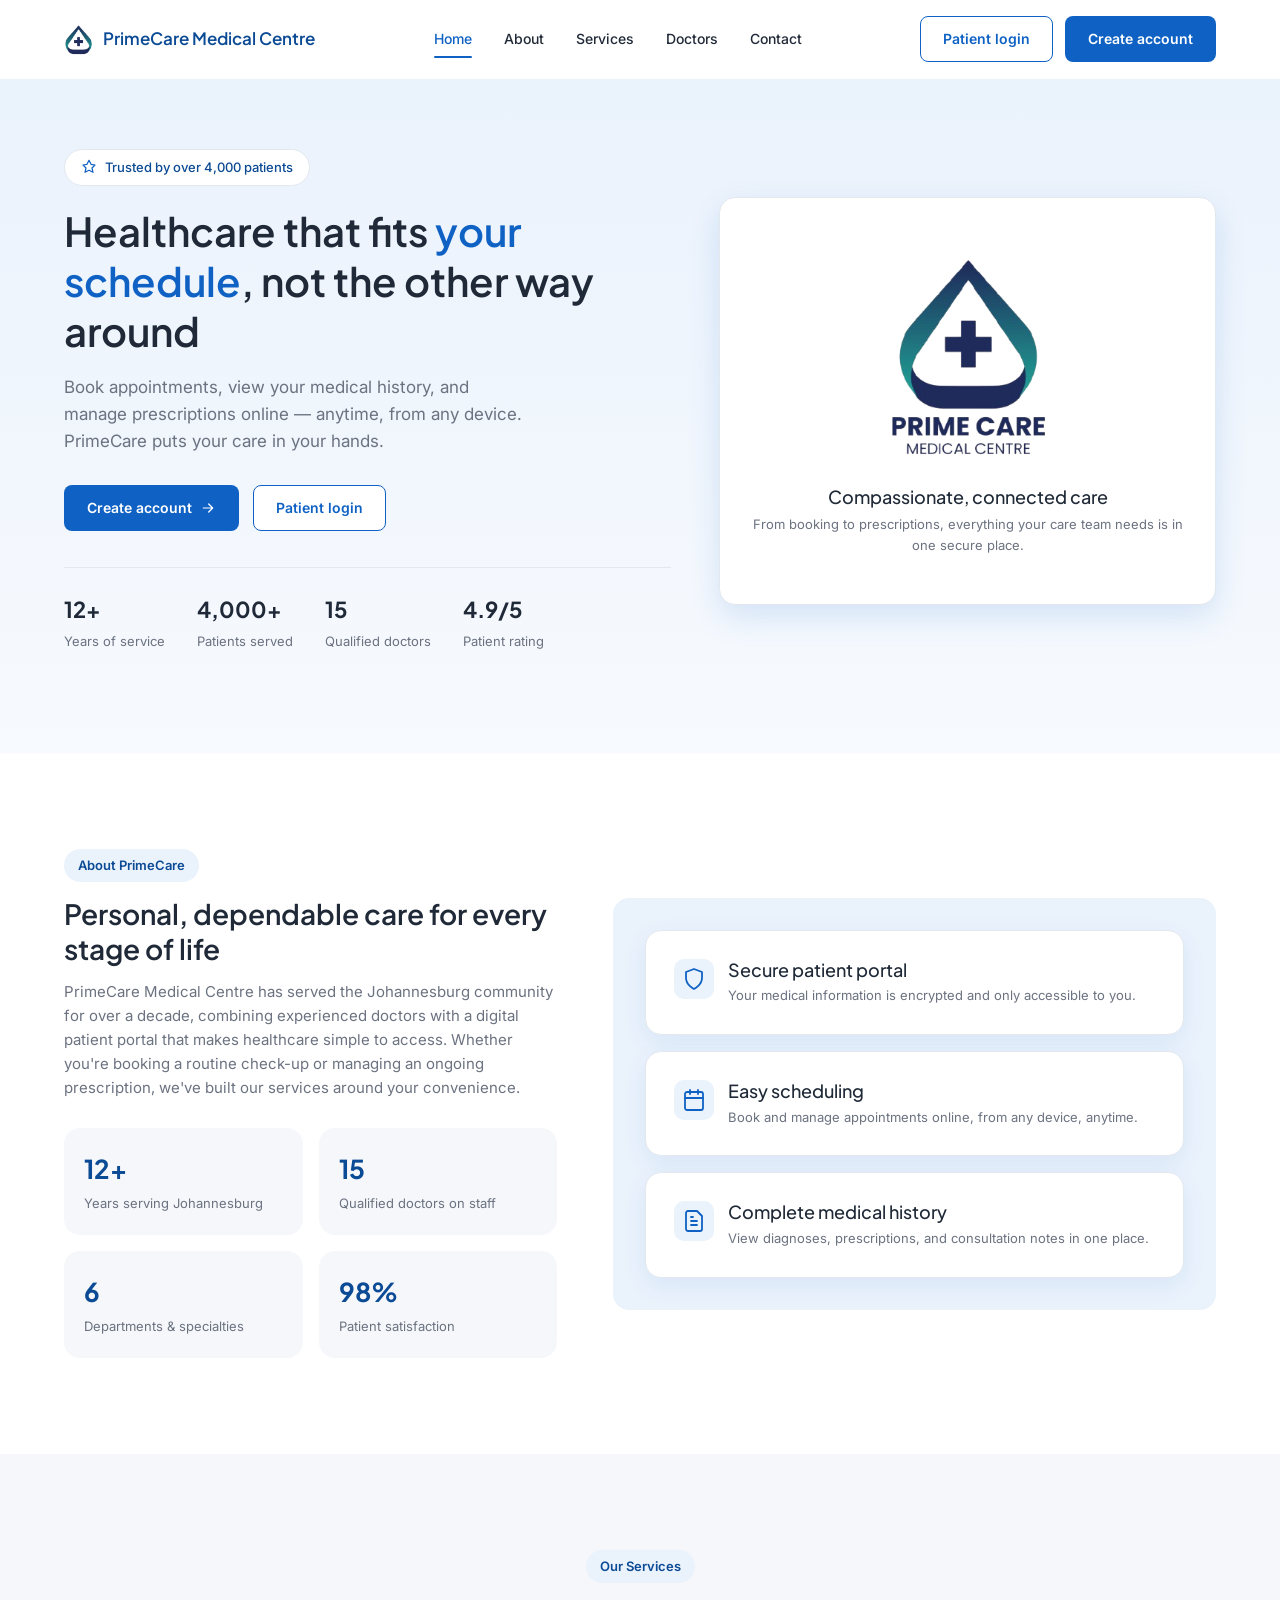
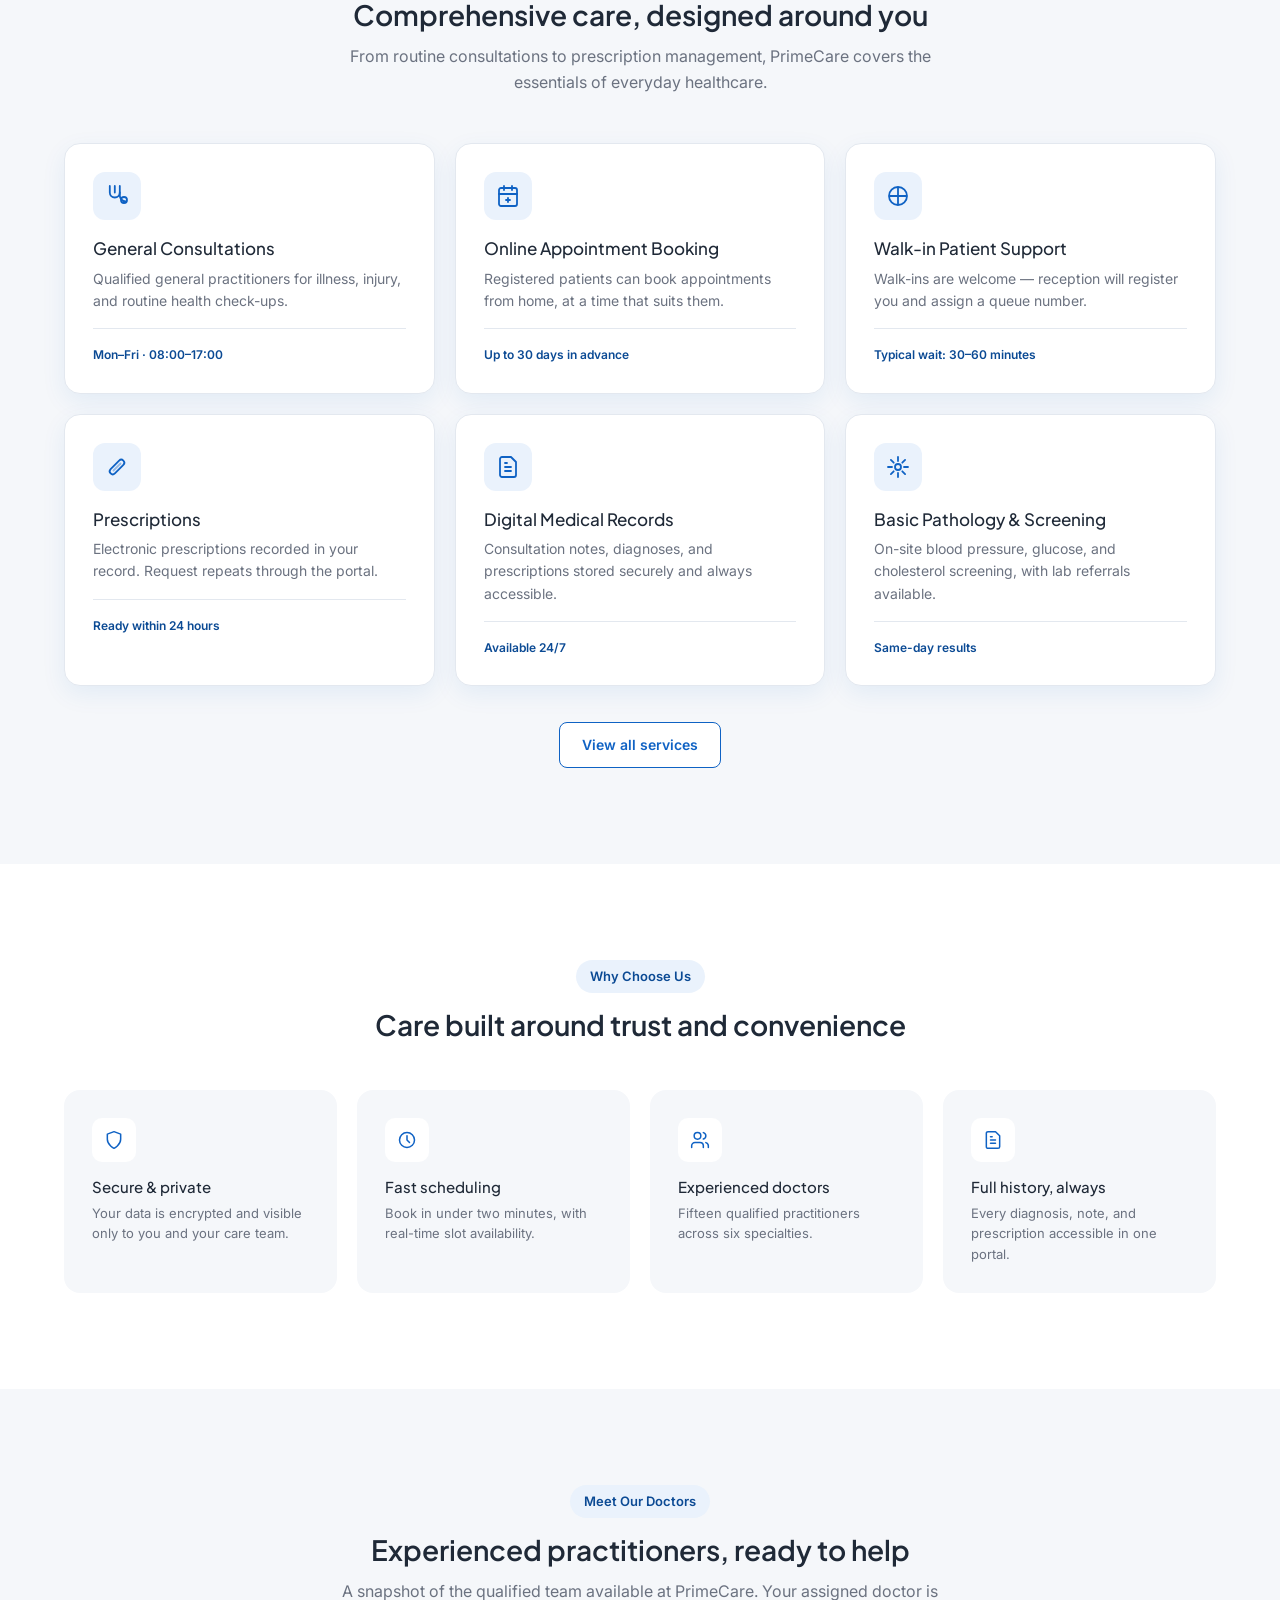
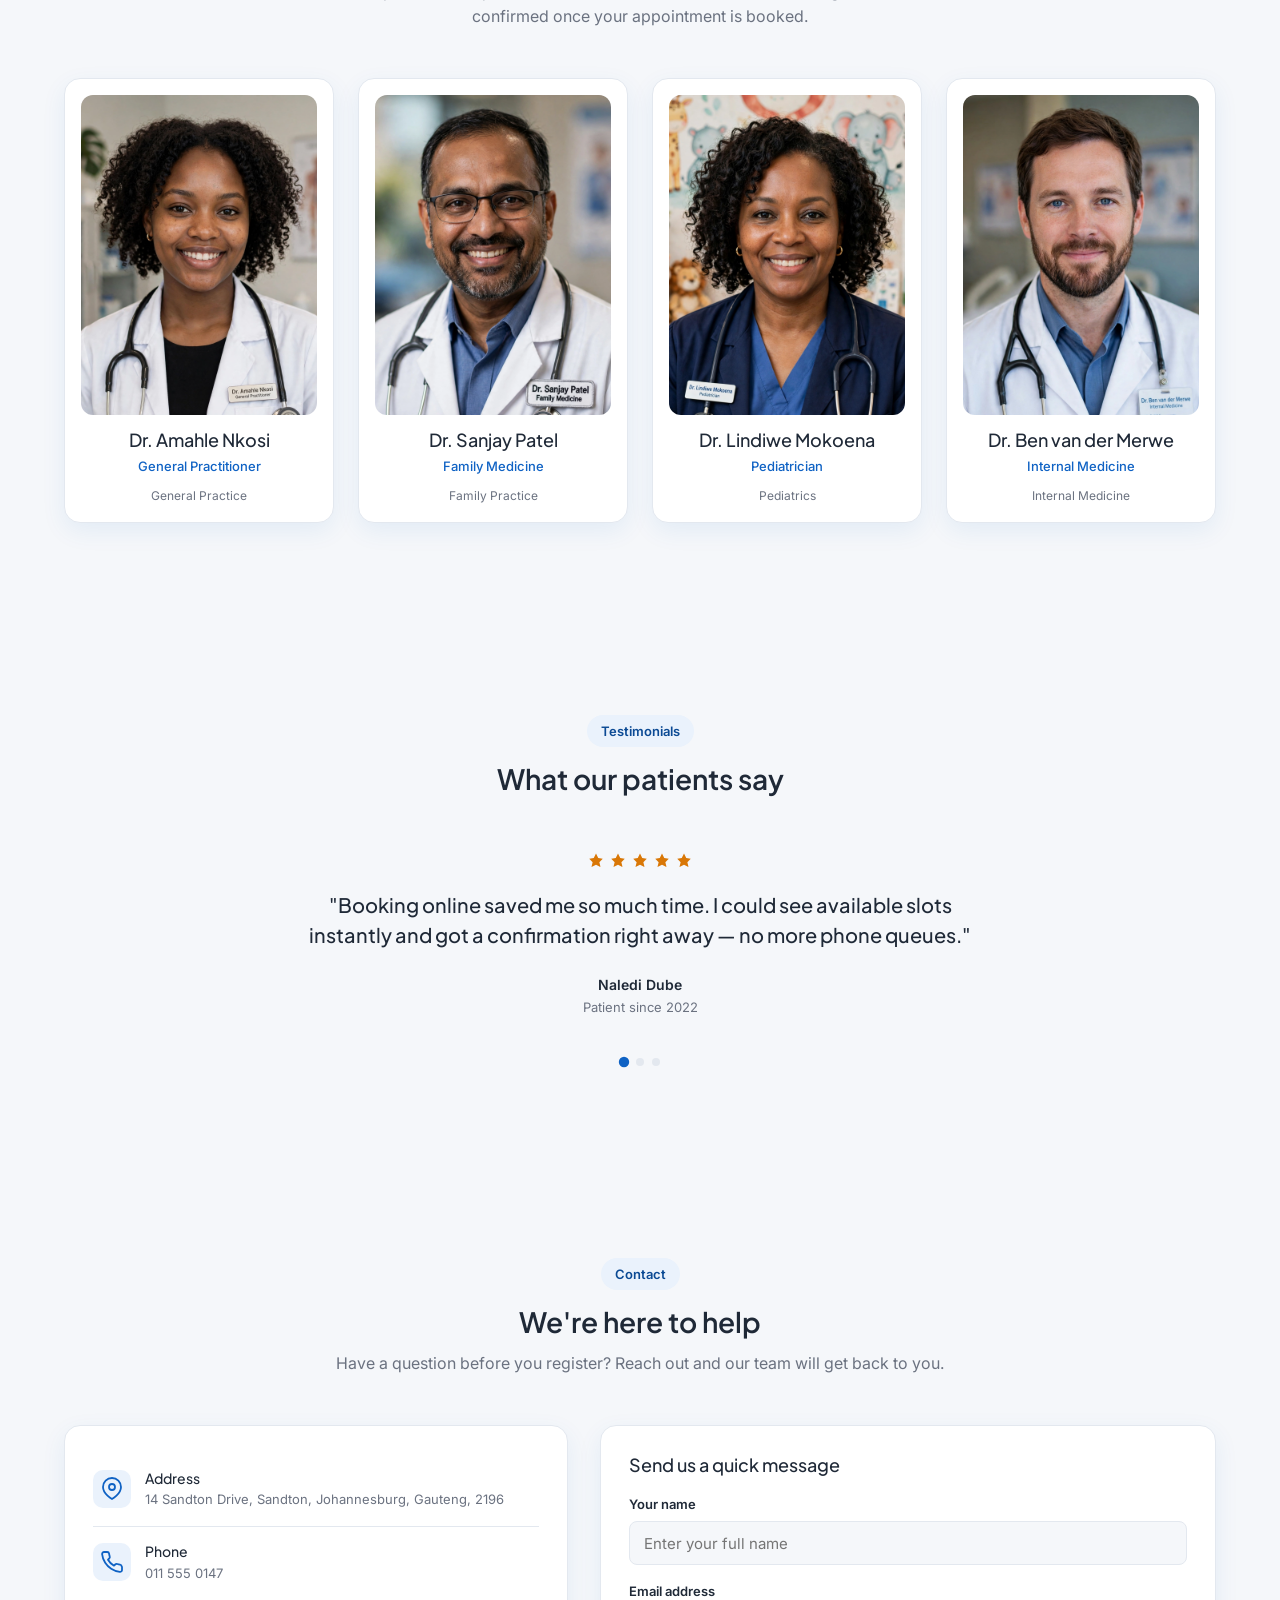
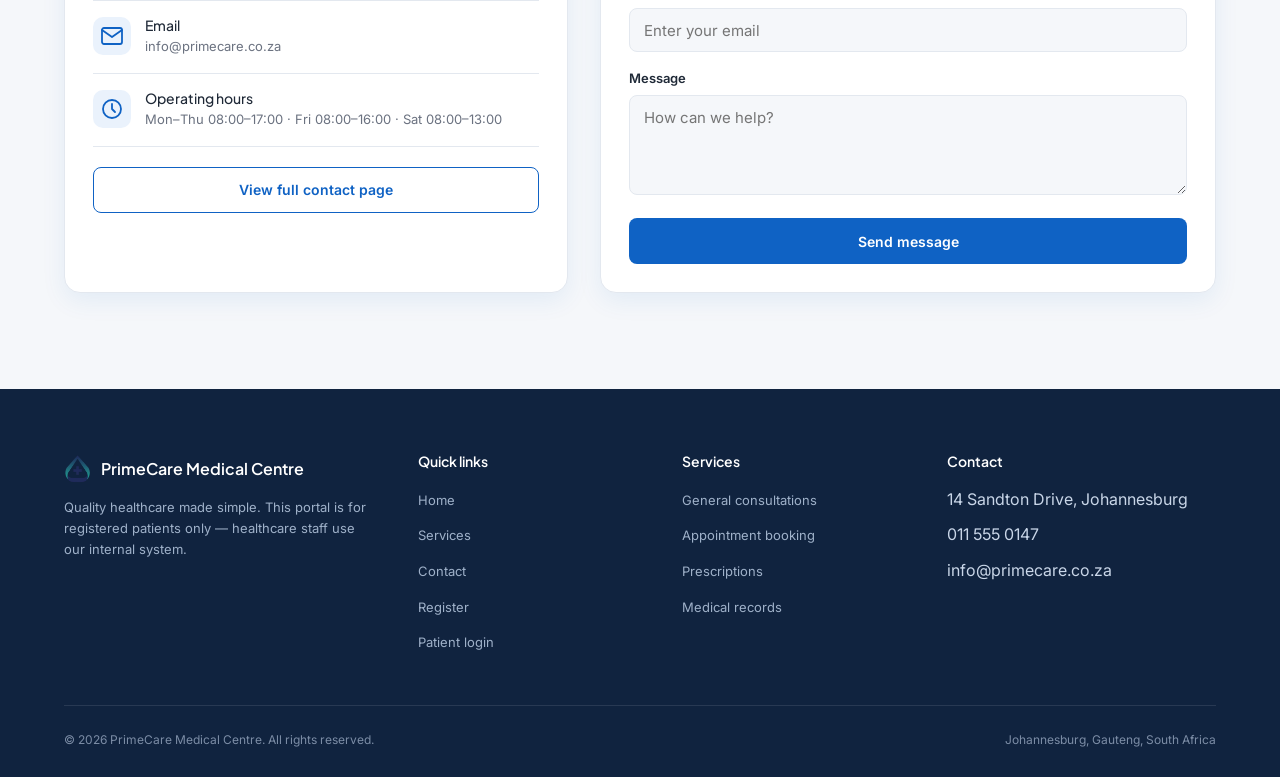
==== commit 8ae81882: "Updated PrimeCare Website" ====
--- a/index.html
+++ b/index.html
@@ -248,25 +248,25 @@
 
         <div class="doctors-grid">
             <div class="card doctor-card reveal">
-                <div class="doctor-avatar">AN</div>
+                <img src="assets/images/amahle.jpg" alt="Dr. Amahle Nkosi - General Practitioner" width="400" height="400" class="doctor-photo">
                 <h3>Dr. Amahle Nkosi</h3>
                 <div class="doctor-specialty">General Practitioner</div>
                 <div class="doctor-dept">General Practice</div>
             </div>
             <div class="card doctor-card reveal">
-                <div class="doctor-avatar">SP</div>
+                <img src="assets/images/sanjay.jpg" alt="Dr. Sanjay Patel - Family Medicine" width="400" height="400" class="doctor-photo">
                 <h3>Dr. Sanjay Patel</h3>
                 <div class="doctor-specialty">Family Medicine</div>
                 <div class="doctor-dept">Family Practice</div>
             </div>
             <div class="card doctor-card reveal">
-                <div class="doctor-avatar">LM</div>
+                <img src="assets/images/lindiwe.jpg" alt="Dr. Lindiwe Mokoena - Pediatrician" width="400" height="400" class="doctor-photo">
                 <h3>Dr. Lindiwe Mokoena</h3>
                 <div class="doctor-specialty">Pediatrician</div>
                 <div class="doctor-dept">Pediatrics</div>
             </div>
             <div class="card doctor-card reveal">
-                <div class="doctor-avatar">BV</div>
+                <img src="assets/images/ben.jpg" alt="Dr. Ben van der Merwe - Internal Medicine" width="400" height="400" class="doctor-photo">
                 <h3>Dr. Ben van der Merwe</h3>
                 <div class="doctor-specialty">Internal Medicine</div>
                 <div class="doctor-dept">Internal Medicine</div>
--- a/assets/css/style.css
+++ b/assets/css/style.css
@@ -29,6 +29,8 @@
     --red: #DC2626;
     --red-bg: #FEF2F2;
     --red-text: #991B1B;
+
+    
 
     /* Typography */
     --font-heading: 'Plus Jakarta Sans', sans-serif;
@@ -451,15 +453,16 @@
 
 .doctor-card { text-align: center; }
 
-.doctor-photo {
-    width: 96px;
-    height: 96px;
+.doctor-avatar {
+    width: 72px; height: 72px;
     border-radius: 50%;
-    object-fit: cover;
+    background: var(--blue-tint);
+    color: var(--blue-dark);
+    display: flex; align-items: center; justify-content: center;
+    font-family: var(--font-heading);
+    font-weight: 600;
+    font-size: 20px;
     margin: 0 auto 16px;
-    display: block;
-    border: 3px solid var(--white);
-    box-shadow: var(--shadow-card);
 }
 
 .doctor-card h3 { margin-bottom: 4px; }
@@ -1302,3 +1305,27 @@
     h1 { font-size: 28px; }
     .about-stats { grid-template-columns: 1fr; }
 }
+
+.doctor-photo {
+  width: 100%;
+  height: 280px;
+  object-fit: cover; 
+  border-radius: 12px;
+  margin-bottom: 14px;
+  display: block;
+}
+
+.doctors-grid {
+  display: grid;
+  grid-template-columns: repeat(auto-fit, minmax(220px, 1fr));
+  gap: 24px;
+}
+
+.doctor-card {
+  text-align: center;
+  padding: 16px;
+}
+.doctor-card img {
+  height: 320px;
+  object-fit: cover;
+}
